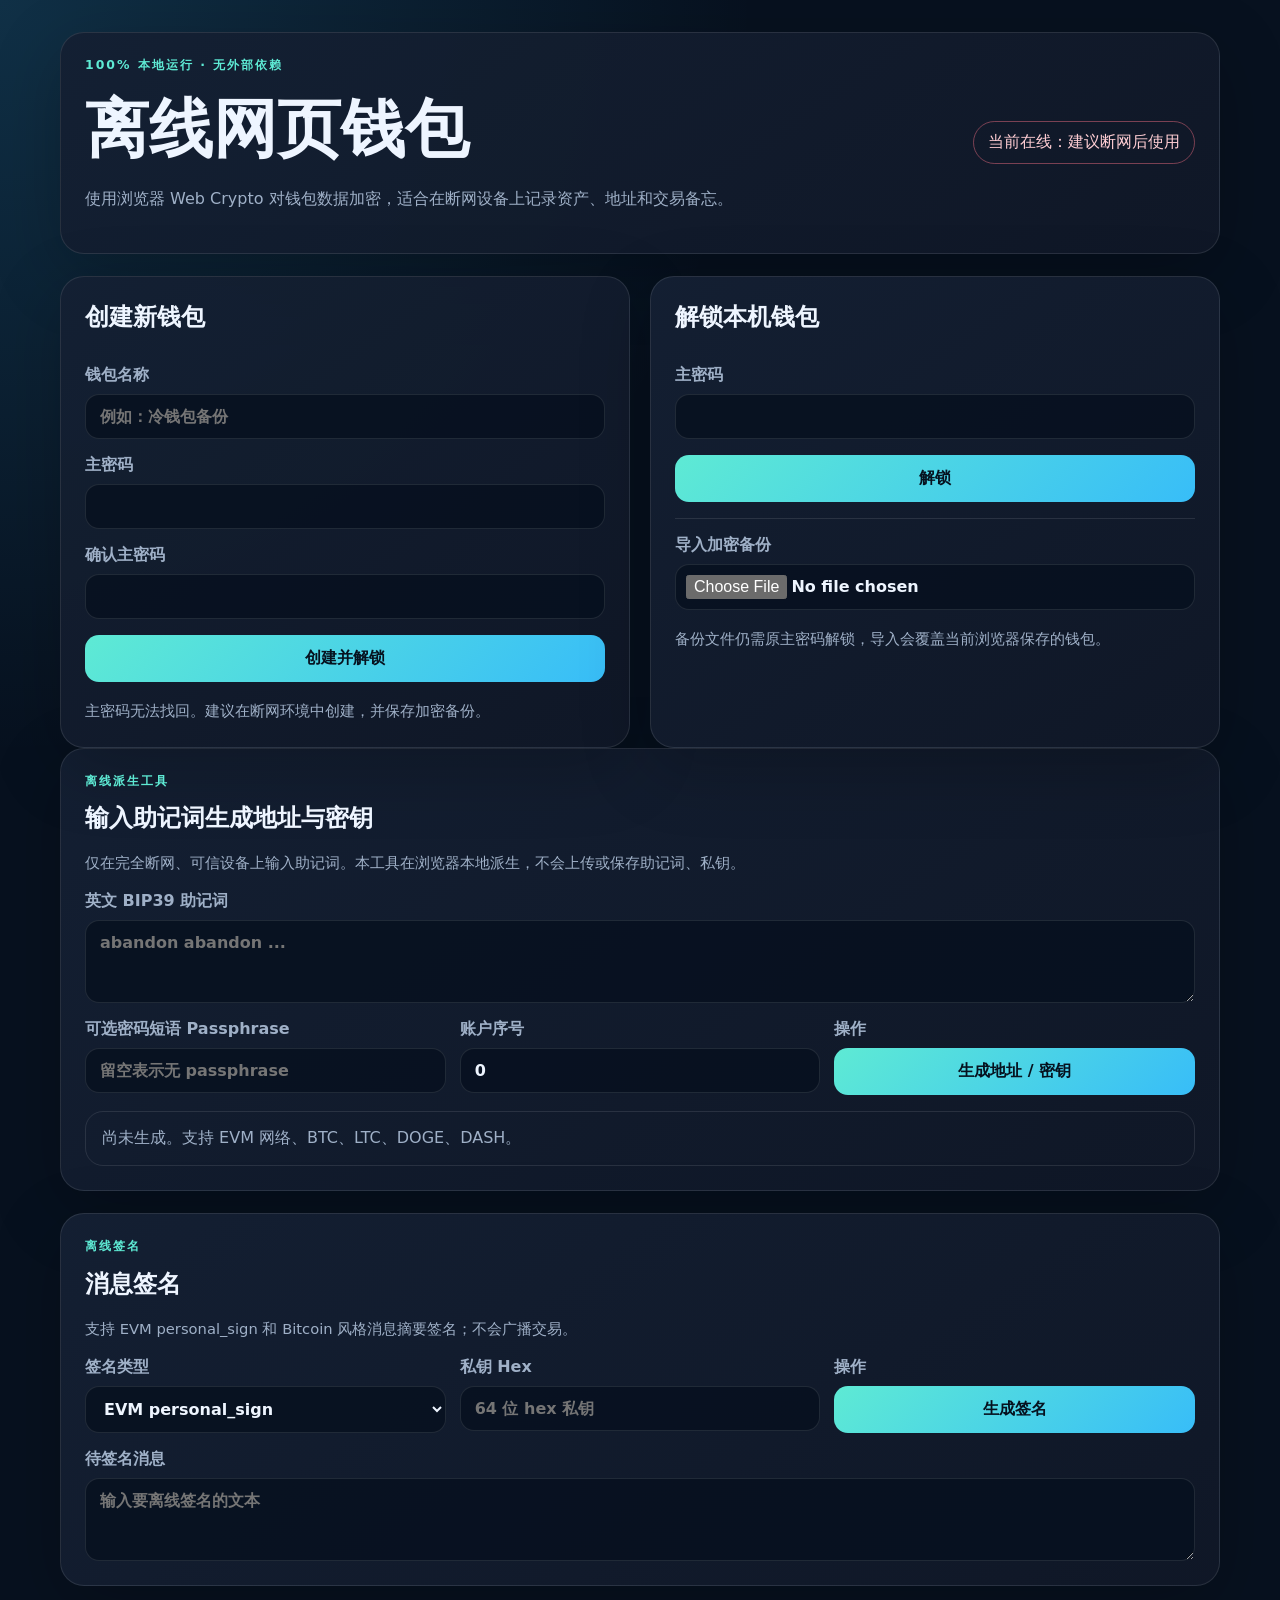
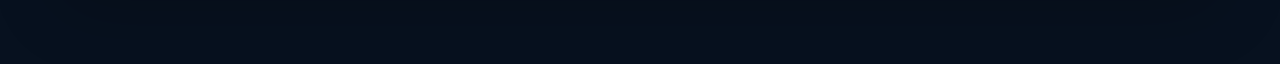
==== offline-wallet.html @ 0dba8071 "Move wallet app to conflict-free standalone page" ====
<!doctype html>
<html lang="zh-CN">
  <head>
    <meta charset="utf-8" />
    <meta name="viewport" content="width=device-width, initial-scale=1" />
    <meta name="theme-color" content="#101827" />
    <title>离线网页钱包（无冲突单页版）</title>
    <style>
:root {
  color-scheme: dark;
  --bg: #07111f;
  --card: #101827;
  --card-2: #142033;
  --text: #eef5ff;
  --muted: #9fb0c7;
  --accent: #5eead4;
  --accent-2: #38bdf8;
  --danger: #fb7185;
  --border: rgba(255, 255, 255, 0.1);
  font-family: Inter, ui-sans-serif, system-ui, -apple-system, BlinkMacSystemFont, "Segoe UI", sans-serif;
}

* { box-sizing: border-box; }

body {
  margin: 0;
  min-height: 100vh;
  background: radial-gradient(circle at top left, rgba(56, 189, 248, 0.18), transparent 36%), var(--bg);
  color: var(--text);
}

.shell {
  width: min(1160px, calc(100% - 32px));
  margin: 0 auto;
  padding: 32px 0 56px;
}

.card {
  background: linear-gradient(145deg, rgba(20, 32, 51, 0.96), rgba(16, 24, 39, 0.96));
  border: 1px solid var(--border);
  border-radius: 24px;
  box-shadow: 0 20px 70px rgba(0, 0, 0, 0.22);
  padding: 24px;
}

.hero, .toolbar {
  align-items: center;
  display: flex;
  gap: 20px;
  justify-content: space-between;
  margin-bottom: 22px;
}

h1, h2, h3, p { margin-top: 0; }
h1 { font-size: clamp(2rem, 5vw, 4rem); margin-bottom: 12px; }
h2, h3 { margin-bottom: 16px; }

.eyebrow {
  color: var(--accent);
  font-size: 0.78rem;
  font-weight: 800;
  letter-spacing: 0.16em;
  text-transform: uppercase;
}

.muted, .hint { color: var(--muted); line-height: 1.7; }
.hint { font-size: 0.92rem; margin-bottom: 0; }

.grid { display: grid; gap: 20px; }
.two-cols { grid-template-columns: repeat(2, minmax(0, 1fr)); }
.three-cols { grid-template-columns: repeat(3, minmax(0, 1fr)); }
.compact { gap: 14px; }
.stack { display: flex; flex-direction: column; gap: 16px; }

label { color: var(--muted); display: flex; flex-direction: column; font-weight: 700; gap: 8px; }

input, textarea, select {
  background: rgba(7, 17, 31, 0.82);
  border: 1px solid var(--border);
  border-radius: 14px;
  color: var(--text);
  font: inherit;
  padding: 12px 14px;
  width: 100%;
}

textarea { resize: vertical; }
input:focus, textarea:focus, select:focus { border-color: var(--accent); outline: 2px solid rgba(94, 234, 212, 0.16); }

button {
  background: linear-gradient(135deg, var(--accent), var(--accent-2));
  border: 0;
  border-radius: 14px;
  color: #06121f;
  cursor: pointer;
  font: inherit;
  font-weight: 900;
  padding: 13px 18px;
}

button:hover { filter: brightness(1.08); }
button:disabled { cursor: wait; opacity: 0.7; }
button.secondary { background: var(--card-2); border: 1px solid var(--border); color: var(--text); }
button.danger { background: rgba(251, 113, 133, 0.14); border: 1px solid rgba(251, 113, 133, 0.5); color: #fecdd3; }
button.mini { border-radius: 10px; font-size: 0.82rem; padding: 8px 10px; }

.actions { display: flex; flex-wrap: wrap; gap: 12px; justify-content: flex-end; }
.status {
  border: 1px solid var(--border);
  border-radius: 999px;
  color: var(--muted);
  flex: 0 0 auto;
  padding: 10px 14px;
}
.status.offline { border-color: rgba(94, 234, 212, 0.45); color: var(--accent); }
.status.online { border-color: rgba(251, 113, 133, 0.45); color: #fecdd3; }

.divider { border-top: 1px solid var(--border); }
.file-label input { padding: 10px; }
.hidden { display: none !important; }

.stat span { color: var(--muted); display: block; margin-bottom: 8px; }
.stat strong { font-size: 2.4rem; }

.list { display: flex; flex-direction: column; gap: 12px; }
.list.empty { color: var(--muted); }
.item {
  background: rgba(7, 17, 31, 0.58);
  border: 1px solid var(--border);
  border-radius: 16px;
  padding: 14px;
}
.item header { align-items: baseline; display: flex; gap: 10px; justify-content: space-between; }
.item strong { word-break: break-word; }
.item small, .item p { color: var(--muted); line-height: 1.6; margin: 6px 0 0; word-break: break-word; }

.security-panel { margin-bottom: 22px; }

.table-wrap {
  border: 1px solid var(--border);
  border-radius: 18px;
  overflow: auto;
}
.table-wrap.empty {
  color: var(--muted);
  padding: 16px;
}
table { border-collapse: collapse; min-width: 1120px; width: 100%; }
th, td { border-bottom: 1px solid var(--border); padding: 12px; text-align: left; vertical-align: top; }
th { color: var(--accent); font-size: 0.82rem; letter-spacing: 0.06em; text-transform: uppercase; }
td code {
  color: #dbeafe;
  display: block;
  font-family: ui-monospace, SFMono-Regular, Consolas, "Liberation Mono", monospace;
  max-width: 260px;
  overflow-wrap: anywhere;
  white-space: normal;
}
.row-actions { min-width: 116px; }
.row-actions button { margin: 0 6px 6px 0; }
.code-block {
  background: rgba(7, 17, 31, 0.82);
  border: 1px solid var(--border);
  border-radius: 16px;
  color: #dbeafe;
  margin: 0;
  overflow: auto;
  padding: 16px;
  white-space: pre-wrap;
}

.toast {
  background: #ecfeff;
  border-radius: 14px;
  bottom: 18px;
  color: #083344;
  font-weight: 800;
  left: 50%;
  margin: 0;
  padding: 12px 16px;
  position: fixed;
  transform: translateX(-50%);
}

@media (max-width: 760px) {
  .hero, .toolbar { align-items: stretch; flex-direction: column; }
  .two-cols, .three-cols { grid-template-columns: 1fr; }
  .actions { justify-content: stretch; }
  .actions button { width: 100%; }
}

    </style>
  </head>
  <body>
    <main class="shell">
      <section class="hero card">
        <div>
          <p class="eyebrow">100% 本地运行 · 无外部依赖</p>
          <h1>离线网页钱包</h1>
          <p class="muted">
            使用浏览器 Web Crypto 对钱包数据加密，适合在断网设备上记录资产、地址和交易备忘。
          </p>
        </div>
        <div class="status" id="networkStatus" aria-live="polite">检测网络中…</div>
      </section>

      <section id="lockedPanel" class="grid two-cols">
        <form id="createForm" class="card stack">
          <h2>创建新钱包</h2>
          <label>
            钱包名称
            <input id="walletName" type="text" maxlength="40" placeholder="例如：冷钱包备份" autocomplete="off" />
          </label>
          <label>
            主密码
            <input id="newPassword" type="password" minlength="10" autocomplete="new-password" required />
          </label>
          <label>
            确认主密码
            <input id="confirmPassword" type="password" minlength="10" autocomplete="new-password" required />
          </label>
          <button type="submit">创建并解锁</button>
          <p class="hint">主密码无法找回。建议在断网环境中创建，并保存加密备份。</p>
        </form>

        <form id="unlockForm" class="card stack">
          <h2>解锁本机钱包</h2>
          <label>
            主密码
            <input id="unlockPassword" type="password" autocomplete="current-password" required />
          </label>
          <button type="submit">解锁</button>
          <div class="divider"></div>
          <label class="file-label">
            导入加密备份
            <input id="importFile" type="file" accept="application/json" />
          </label>
          <p class="hint">备份文件仍需原主密码解锁，导入会覆盖当前浏览器保存的钱包。</p>
        </form>
      </section>

      <section id="mnemonicTools" class="card stack security-panel">
        <div>
          <p class="eyebrow">离线派生工具</p>
          <h2>输入助记词生成地址与密钥</h2>
          <p class="hint">仅在完全断网、可信设备上输入助记词。本工具在浏览器本地派生，不会上传或保存助记词、私钥。</p>
        </div>
        <form id="deriveForm" class="stack">
          <label>英文 BIP39 助记词
            <textarea id="mnemonicInput" rows="3" autocomplete="off" spellcheck="false" placeholder="abandon abandon ..."></textarea>
          </label>
          <div class="grid three-cols compact">
            <label>可选密码短语 Passphrase
              <input id="mnemonicPassphrase" type="password" autocomplete="off" placeholder="留空表示无 passphrase" />
            </label>
            <label>账户序号
              <input id="accountIndex" type="number" min="0" max="1000000" value="0" />
            </label>
            <label>操作
              <button type="submit">生成地址 / 密钥</button>
            </label>
          </div>
        </form>
        <div id="deriveResults" class="table-wrap empty">尚未生成。支持 EVM 网络、BTC、LTC、DOGE、DASH。</div>
      </section>

      <section id="signTools" class="card stack security-panel">
        <div>
          <p class="eyebrow">离线签名</p>
          <h2>消息签名</h2>
          <p class="hint">支持 EVM personal_sign 和 Bitcoin 风格消息摘要签名；不会广播交易。</p>
        </div>
        <form id="signForm" class="stack">
          <div class="grid three-cols compact">
            <label>签名类型
              <select id="signMode">
                <option value="evm">EVM personal_sign</option>
                <option value="btc">Bitcoin-style message</option>
              </select>
            </label>
            <label>私钥 Hex
              <input id="signPrivateKey" type="password" autocomplete="off" spellcheck="false" placeholder="64 位 hex 私钥" />
            </label>
            <label>操作
              <button type="submit">生成签名</button>
            </label>
          </div>
          <label>待签名消息
            <textarea id="signMessage" rows="3" spellcheck="false" placeholder="输入要离线签名的文本"></textarea>
          </label>
        </form>
        <pre id="signatureOutput" class="code-block hidden"></pre>
      </section>

      <section id="walletPanel" class="hidden stack">
        <div class="toolbar card">
          <div>
            <p class="eyebrow">已解锁</p>
            <h2 id="walletTitle">钱包</h2>
          </div>
          <div class="actions">
            <button id="exportBtn" type="button" class="secondary">导出加密备份</button>
            <button id="lockBtn" type="button" class="danger">锁定</button>
          </div>
        </div>

        <section class="grid three-cols">
          <article class="card stat">
            <span>资产种类</span>
            <strong id="assetCount">0</strong>
          </article>
          <article class="card stat">
            <span>账户 / 地址</span>
            <strong id="accountCount">0</strong>
          </article>
          <article class="card stat">
            <span>交易备忘</span>
            <strong id="txCount">0</strong>
          </article>
        </section>

        <section class="grid two-cols">
          <form id="assetForm" class="card stack">
            <h3>添加资产</h3>
            <label>资产名称 <input id="assetName" type="text" placeholder="Bitcoin" required /></label>
            <label>代码 <input id="assetSymbol" type="text" placeholder="BTC" maxlength="12" required /></label>
            <label>备注 <textarea id="assetNote" rows="3" placeholder="网络、用途或风险提示"></textarea></label>
            <button type="submit">保存资产</button>
          </form>

          <form id="accountForm" class="card stack">
            <h3>添加账户 / 地址</h3>
            <label>资产 <select id="accountAsset" required></select></label>
            <label>标签 <input id="accountLabel" type="text" placeholder="硬件钱包地址 1" required /></label>
            <label>地址 / 公钥 / 账号 <textarea id="accountAddress" rows="3" required></textarea></label>
            <button type="submit">保存账户</button>
          </form>
        </section>

        <form id="txForm" class="card stack">
          <h3>添加交易备忘</h3>
          <div class="grid three-cols compact">
            <label>资产 <select id="txAsset" required></select></label>
            <label>金额 <input id="txAmount" type="number" step="any" placeholder="0.00" required /></label>
            <label>方向
              <select id="txDirection">
                <option value="收入">收入</option>
                <option value="支出">支出</option>
                <option value="转账">转账</option>
              </select>
            </label>
          </div>
          <label>说明 / 交易哈希 <textarea id="txMemo" rows="3" placeholder="离线记录用途、对方、链上 txid 等"></textarea></label>
          <button type="submit">保存交易备忘</button>
        </form>

        <section class="grid two-cols">
          <article class="card">
            <h3>资产</h3>
            <div id="assetList" class="list empty">暂无资产</div>
          </article>
          <article class="card">
            <h3>账户 / 地址</h3>
            <div id="accountList" class="list empty">暂无账户</div>
          </article>
        </section>

        <article class="card">
          <h3>交易备忘</h3>
          <div id="txList" class="list empty">暂无交易备忘</div>
        </article>
      </section>

      <p id="toast" class="toast hidden" role="status" aria-live="polite"></p>
    </main>

    <script src="wallet-core.js"></script>
    <script>
const STORAGE_KEY = "offline-web-wallet-v1";
const textEncoder = new TextEncoder();
const textDecoder = new TextDecoder();

let wallet = null;
let encryptedVault = null;
let saveTimer = null;

const $ = (id) => document.getElementById(id);

const elements = {
  lockedPanel: $("lockedPanel"),
  walletPanel: $("walletPanel"),
  createForm: $("createForm"),
  unlockForm: $("unlockForm"),
  assetForm: $("assetForm"),
  accountForm: $("accountForm"),
  txForm: $("txForm"),
  importFile: $("importFile"),
  exportBtn: $("exportBtn"),
  lockBtn: $("lockBtn"),
  toast: $("toast"),
  networkStatus: $("networkStatus"),
  deriveForm: $("deriveForm"),
  deriveResults: $("deriveResults"),
  signForm: $("signForm"),
  signatureOutput: $("signatureOutput"),
};

function toBase64(bytes) {
  return btoa(String.fromCharCode(...new Uint8Array(bytes)));
}

function fromBase64(value) {
  return Uint8Array.from(atob(value), (char) => char.charCodeAt(0));
}

function newWallet(name) {
  return {
    version: 1,
    name: name || "离线钱包",
    createdAt: new Date().toISOString(),
    updatedAt: new Date().toISOString(),
    assets: [],
    accounts: [],
    transactions: [],
  };
}

async function deriveKey(password, salt) {
  const material = await crypto.subtle.importKey("raw", textEncoder.encode(password), "PBKDF2", false, ["deriveKey"]);
  return crypto.subtle.deriveKey(
    { name: "PBKDF2", salt, iterations: 310000, hash: "SHA-256" },
    material,
    { name: "AES-GCM", length: 256 },
    false,
    ["encrypt", "decrypt"],
  );
}

async function encryptWallet(data, password) {
  const salt = crypto.getRandomValues(new Uint8Array(16));
  const iv = crypto.getRandomValues(new Uint8Array(12));
  const key = await deriveKey(password, salt);
  const payload = textEncoder.encode(JSON.stringify(data));
  const cipherText = await crypto.subtle.encrypt({ name: "AES-GCM", iv }, key, payload);

  return {
    app: "offline-web-wallet",
    version: 1,
    kdf: "PBKDF2-SHA256",
    iterations: 310000,
    cipher: "AES-256-GCM",
    salt: toBase64(salt),
    iv: toBase64(iv),
    data: toBase64(cipherText),
    exportedAt: new Date().toISOString(),
  };
}

async function decryptWallet(vault, password) {
  if (!vault?.salt || !vault?.iv || !vault?.data) {
    throw new Error("备份文件格式无效");
  }

  const key = await deriveKey(password, fromBase64(vault.salt));
  const plainText = await crypto.subtle.decrypt({ name: "AES-GCM", iv: fromBase64(vault.iv) }, key, fromBase64(vault.data));
  return JSON.parse(textDecoder.decode(plainText));
}

function persistVault(vault) {
  encryptedVault = vault;
  localStorage.setItem(STORAGE_KEY, JSON.stringify(vault));
}

async function saveWallet() {
  if (!wallet?.password) return;
  wallet.updatedAt = new Date().toISOString();
  const { password, ...safeWallet } = wallet;
  persistVault(await encryptWallet(safeWallet, password));
}

function queueSave() {
  clearTimeout(saveTimer);
  saveTimer = setTimeout(() => saveWallet().catch((error) => notify(error.message)), 250);
}

function notify(message) {
  elements.toast.textContent = message;
  elements.toast.classList.remove("hidden");
  clearTimeout(elements.toast.timer);
  elements.toast.timer = setTimeout(() => elements.toast.classList.add("hidden"), 2800);
}

function updateNetworkStatus() {
  const online = navigator.onLine;
  elements.networkStatus.textContent = online ? "当前在线：建议断网后使用" : "当前离线：适合冷钱包操作";
  elements.networkStatus.className = `status ${online ? "online" : "offline"}`;
}

function showWallet() {
  elements.lockedPanel.classList.add("hidden");
  elements.walletPanel.classList.remove("hidden");
  render();
}

function showLocked() {
  wallet = null;
  elements.walletPanel.classList.add("hidden");
  elements.lockedPanel.classList.remove("hidden");
  elements.unlockForm.reset();
}

function formatDate(value) {
  return new Intl.DateTimeFormat("zh-CN", { dateStyle: "medium", timeStyle: "short" }).format(new Date(value));
}

function escapeHtml(value = "") {
  return String(value).replace(/[&<>'"]/g, (char) => ({
    "&": "&amp;",
    "<": "&lt;",
    ">": "&gt;",
    "'": "&#39;",
    '"': "&quot;",
  })[char]);
}

function setList(container, items, renderer, emptyText) {
  container.classList.toggle("empty", items.length === 0);
  container.innerHTML = items.length ? items.map(renderer).join("") : emptyText;
}

function renderDerivationResults(rows) {
  elements.deriveResults.classList.toggle("empty", rows.length === 0);
  elements.deriveResults.innerHTML = rows.length
    ? `<table>
        <thead><tr><th>网络 / 币种</th><th>路径</th><th>地址</th><th>公钥</th><th>私钥</th><th>WIF</th><th>操作</th></tr></thead>
        <tbody>${rows.map((row) => `<tr>
          <td>${escapeHtml(row.name)}</td>
          <td><code>${escapeHtml(row.path)}</code></td>
          <td><code>${escapeHtml(row.address)}</code></td>
          <td><code>${escapeHtml(row.publicKeyHex)}</code></td>
          <td><code>${escapeHtml(row.privateKeyHex)}</code></td>
          <td><code>${escapeHtml(row.wif || "—")}</code></td>
          <td class="row-actions">
            <button type="button" class="secondary mini" data-sign-key="${escapeHtml(row.privateKeyHex)}" data-sign-mode="${escapeHtml(row.sign)}">签名</button>
            <button type="button" class="secondary mini" data-import-address="${escapeHtml(row.address)}" data-import-asset="${escapeHtml(row.coin)}" data-import-label="${escapeHtml(row.name)}">加入钱包</button>
          </td>
        </tr>`).join("")}</tbody>
      </table>`
    : "尚未生成。支持 EVM 网络、BTC、LTC、DOGE、DASH。";
}

function renderSelectors() {
  const options = wallet.assets
    .map((asset) => `<option value="${escapeHtml(asset.id)}">${escapeHtml(asset.symbol)} · ${escapeHtml(asset.name)}</option>`)
    .join("");
  [$("accountAsset"), $("txAsset")].forEach((select) => {
    select.innerHTML = options || '<option value="">请先添加资产</option>';
    select.disabled = !options;
  });
}

function assetLabel(assetId) {
  const asset = wallet.assets.find((item) => item.id === assetId);
  return asset ? `${asset.symbol} · ${asset.name}` : "未知资产";
}

function render() {
  $("walletTitle").textContent = wallet.name;
  $("assetCount").textContent = wallet.assets.length;
  $("accountCount").textContent = wallet.accounts.length;
  $("txCount").textContent = wallet.transactions.length;

  renderSelectors();

  setList(
    $("assetList"),
    wallet.assets,
    (asset) => `<div class="item"><header><strong>${escapeHtml(asset.symbol)}</strong><small>${formatDate(asset.createdAt)}</small></header><p>${escapeHtml(asset.name)}</p><p>${escapeHtml(asset.note)}</p></div>`,
    "暂无资产",
  );

  setList(
    $("accountList"),
    wallet.accounts,
    (account) => `<div class="item"><header><strong>${escapeHtml(account.label)}</strong><small>${escapeHtml(assetLabel(account.assetId))}</small></header><p>${escapeHtml(account.address)}</p></div>`,
    "暂无账户",
  );

  setList(
    $("txList"),
    wallet.transactions,
    (tx) => `<div class="item"><header><strong>${escapeHtml(tx.direction)} ${escapeHtml(tx.amount)} ${escapeHtml(assetLabel(tx.assetId))}</strong><small>${formatDate(tx.createdAt)}</small></header><p>${escapeHtml(tx.memo)}</p></div>`,
    "暂无交易备忘",
  );
}

function readStoredVault() {
  const stored = localStorage.getItem(STORAGE_KEY);
  if (!stored) return null;
  try {
    return JSON.parse(stored);
  } catch {
    localStorage.removeItem(STORAGE_KEY);
    return null;
  }
}

async function createWallet(event) {
  event.preventDefault();
  const password = $("newPassword").value;
  const confirmed = $("confirmPassword").value;

  if (password.length < 10) {
    notify("主密码至少需要 10 个字符");
    return;
  }
  if (password !== confirmed) {
    notify("两次输入的主密码不一致");
    return;
  }

  wallet = { ...newWallet($("walletName").value.trim()), password };
  await saveWallet();
  elements.createForm.reset();
  showWallet();
  notify("钱包已创建并加密保存");
}

async function unlockWallet(event) {
  event.preventDefault();
  const vault = readStoredVault();
  if (!vault) {
    notify("本机没有已保存的钱包，请先创建或导入备份");
    return;
  }

  try {
    wallet = { ...(await decryptWallet(vault, $("unlockPassword").value)), password: $("unlockPassword").value };
    encryptedVault = vault;
    showWallet();
    notify("钱包已解锁");
  } catch {
    notify("解锁失败：密码错误或数据损坏");
  }
}

function addAsset(event) {
  event.preventDefault();
  wallet.assets.unshift({
    id: crypto.randomUUID(),
    name: $("assetName").value.trim(),
    symbol: $("assetSymbol").value.trim().toUpperCase(),
    note: $("assetNote").value.trim(),
    createdAt: new Date().toISOString(),
  });
  elements.assetForm.reset();
  render();
  queueSave();
  notify("资产已保存");
}

function addAccount(event) {
  event.preventDefault();
  wallet.accounts.unshift({
    id: crypto.randomUUID(),
    assetId: $("accountAsset").value,
    label: $("accountLabel").value.trim(),
    address: $("accountAddress").value.trim(),
    createdAt: new Date().toISOString(),
  });
  elements.accountForm.reset();
  render();
  queueSave();
  notify("账户已保存");
}

function addTransaction(event) {
  event.preventDefault();
  wallet.transactions.unshift({
    id: crypto.randomUUID(),
    assetId: $("txAsset").value,
    amount: $("txAmount").value,
    direction: $("txDirection").value,
    memo: $("txMemo").value.trim(),
    createdAt: new Date().toISOString(),
  });
  elements.txForm.reset();
  render();
  queueSave();
  notify("交易备忘已保存");
}

function exportBackup() {
  const vault = encryptedVault || readStoredVault();
  if (!vault) {
    notify("没有可导出的加密备份");
    return;
  }

  const blob = new Blob([JSON.stringify(vault, null, 2)], { type: "application/json" });
  const url = URL.createObjectURL(blob);
  const link = document.createElement("a");
  link.href = url;
  link.download = `offline-wallet-backup-${new Date().toISOString().slice(0, 10)}.json`;
  link.click();
  URL.revokeObjectURL(url);
}

async function importBackup(event) {
  const [file] = event.target.files;
  if (!file) return;

  try {
    const vault = JSON.parse(await file.text());
    if (!vault?.data || !vault?.salt || !vault?.iv) throw new Error("invalid");
    persistVault(vault);
    notify("备份已导入，请使用原主密码解锁");
  } catch {
    notify("导入失败：请选择有效的加密备份 JSON");
  } finally {
    event.target.value = "";
  }
}

async function deriveFromMnemonic(event) {
  event.preventDefault();
  const button = elements.deriveForm.querySelector('button[type="submit"]');
  button.disabled = true;
  button.textContent = "生成中…";
  try {
    const rows = await walletCore.deriveWallets($("mnemonicInput").value, $("mnemonicPassphrase").value, $("accountIndex").value);
    renderDerivationResults(rows);
    notify("地址和密钥已在本地生成");
  } catch (error) {
    notify(error.message || "派生失败");
  } finally {
    button.disabled = false;
    button.textContent = "生成地址 / 密钥";
  }
}

async function signOfflineMessage(event) {
  event.preventDefault();
  try {
    const result = await walletCore.signMessage($("signPrivateKey").value.trim(), $("signMessage").value, $("signMode").value);
    elements.signatureOutput.textContent = JSON.stringify(result, null, 2);
    elements.signatureOutput.classList.remove("hidden");
    notify("签名已生成");
  } catch (error) {
    notify(error.message || "签名失败");
  }
}

function findOrCreateGeneratedAsset(symbol) {
  let asset = wallet.assets.find((item) => item.symbol === symbol);
  if (!asset) {
    asset = {
      id: crypto.randomUUID(),
      name: `${symbol} 派生地址`,
      symbol,
      note: "由离线助记词派生工具加入",
      createdAt: new Date().toISOString(),
    };
    wallet.assets.unshift(asset);
  }
  return asset;
}

function handleDerivationAction(event) {
  const signButton = event.target.closest("[data-sign-key]");
  if (signButton) {
    $("signPrivateKey").value = signButton.dataset.signKey;
    $("signMode").value = signButton.dataset.signMode;
    $("signMessage").focus();
    notify("私钥已填入签名表单，请确认离线环境");
    return;
  }

  const importButton = event.target.closest("[data-import-address]");
  if (!importButton) return;
  if (!wallet) {
    notify("请先创建或解锁本机钱包，再加入地址");
    return;
  }

  const symbol = importButton.dataset.importAsset;
  const asset = findOrCreateGeneratedAsset(symbol);
  wallet.accounts.unshift({
    id: crypto.randomUUID(),
    assetId: asset.id,
    label: importButton.dataset.importLabel,
    address: importButton.dataset.importAddress,
    createdAt: new Date().toISOString(),
  });
  render();
  queueSave();
  notify("派生地址已加入本机钱包记录");
}

function registerServiceWorker() {
  if ("serviceWorker" in navigator && location.protocol !== "file:") {
    navigator.serviceWorker.register("service-worker.js").catch(() => {
      notify("离线缓存注册失败，但页面仍可作为本地文件使用");
    });
  }
}

function bindEvents() {
  elements.createForm.addEventListener("submit", createWallet);
  elements.unlockForm.addEventListener("submit", unlockWallet);
  elements.assetForm.addEventListener("submit", addAsset);
  elements.accountForm.addEventListener("submit", addAccount);
  elements.txForm.addEventListener("submit", addTransaction);
  elements.exportBtn.addEventListener("click", exportBackup);
  elements.lockBtn.addEventListener("click", showLocked);
  elements.importFile.addEventListener("change", importBackup);
  elements.deriveForm.addEventListener("submit", deriveFromMnemonic);
  elements.deriveResults.addEventListener("click", handleDerivationAction);
  elements.signForm.addEventListener("submit", signOfflineMessage);
  window.addEventListener("online", updateNetworkStatus);
  window.addEventListener("offline", updateNetworkStatus);
}

bindEvents();
updateNetworkStatus();
// This conflict-free single page is designed to be opened directly as a local file.
encryptedVault = readStoredVault();

    </script>
  </body>
</html>
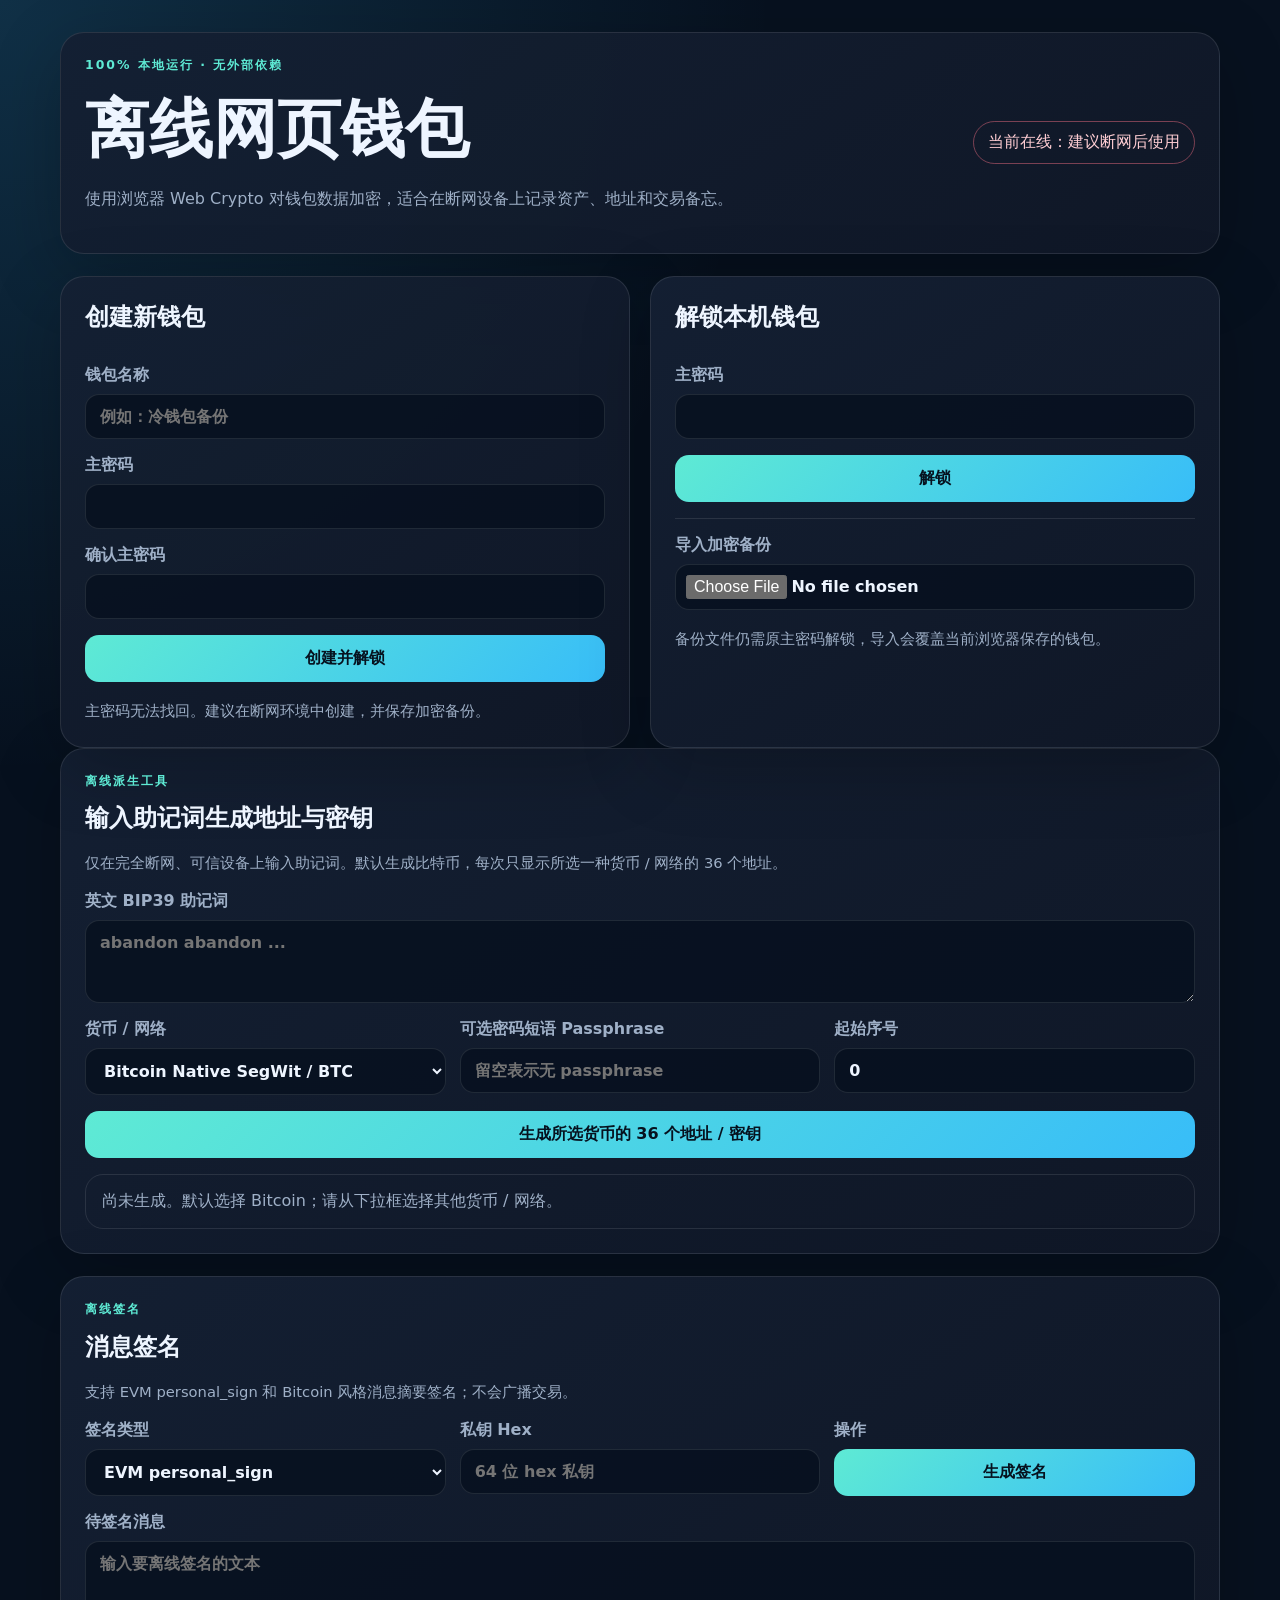
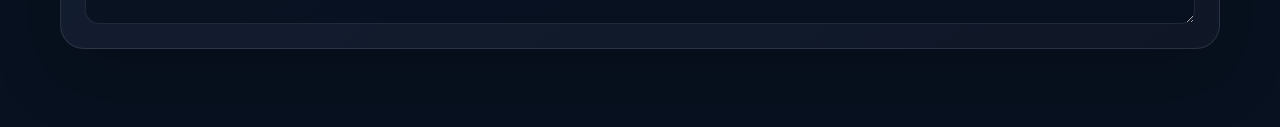
==== commit 959f444a: "Show one selected wallet network with 36 addresses" ====
--- a/offline-wallet.html
+++ b/offline-wallet.html
@@ -243,25 +243,26 @@
         <div>
           <p class="eyebrow">离线派生工具</p>
           <h2>输入助记词生成地址与密钥</h2>
-          <p class="hint">仅在完全断网、可信设备上输入助记词。本工具在浏览器本地派生，不会上传或保存助记词、私钥。</p>
+          <p class="hint">仅在完全断网、可信设备上输入助记词。默认生成比特币，每次只显示所选一种货币 / 网络的 36 个地址。</p>
         </div>
         <form id="deriveForm" class="stack">
           <label>英文 BIP39 助记词
             <textarea id="mnemonicInput" rows="3" autocomplete="off" spellcheck="false" placeholder="abandon abandon ..."></textarea>
           </label>
           <div class="grid three-cols compact">
+            <label>货币 / 网络
+              <select id="networkSelect"></select>
+            </label>
             <label>可选密码短语 Passphrase
               <input id="mnemonicPassphrase" type="password" autocomplete="off" placeholder="留空表示无 passphrase" />
             </label>
-            <label>账户序号
+            <label>起始序号
               <input id="accountIndex" type="number" min="0" max="1000000" value="0" />
             </label>
-            <label>操作
-              <button type="submit">生成地址 / 密钥</button>
-            </label>
           </div>
+          <button type="submit">生成所选货币的 36 个地址 / 密钥</button>
         </form>
-        <div id="deriveResults" class="table-wrap empty">尚未生成。支持 EVM 网络、BTC、LTC、DOGE、DASH。</div>
+        <div id="deriveResults" class="table-wrap empty">尚未生成。默认选择 Bitcoin；请从下拉框选择其他货币 / 网络。</div>
       </section>
 
       <section id="signTools" class="card stack security-panel">
@@ -403,6 +404,7 @@
   deriveResults: $("deriveResults"),
   signForm: $("signForm"),
   signatureOutput: $("signatureOutput"),
+  networkSelect: $("networkSelect"),
 };
 
 function toBase64(bytes) {
@@ -532,8 +534,9 @@
   elements.deriveResults.classList.toggle("empty", rows.length === 0);
   elements.deriveResults.innerHTML = rows.length
     ? `<table>
-        <thead><tr><th>网络 / 币种</th><th>路径</th><th>地址</th><th>公钥</th><th>私钥</th><th>WIF</th><th>操作</th></tr></thead>
+        <thead><tr><th>#</th><th>网络 / 币种</th><th>路径</th><th>地址</th><th>公钥</th><th>私钥</th><th>WIF</th><th>操作</th></tr></thead>
         <tbody>${rows.map((row) => `<tr>
+          <td>${escapeHtml(row.index)}</td>
           <td>${escapeHtml(row.name)}</td>
           <td><code>${escapeHtml(row.path)}</code></td>
           <td><code>${escapeHtml(row.address)}</code></td>
@@ -546,7 +549,14 @@
           </td>
         </tr>`).join("")}</tbody>
       </table>`
-    : "尚未生成。支持 EVM 网络、BTC、LTC、DOGE、DASH。";
+    : "尚未生成。默认选择 Bitcoin；请从下拉框选择其他货币 / 网络。";
+}
+
+function populateNetworkSelect() {
+  elements.networkSelect.innerHTML = walletCore.NETWORKS
+    .map((network) => `<option value="${escapeHtml(network.id)}">${escapeHtml(network.name)}</option>`)
+    .join("");
+  elements.networkSelect.value = "btc";
 }
 
 function renderSelectors() {
@@ -728,14 +738,14 @@
   button.disabled = true;
   button.textContent = "生成中…";
   try {
-    const rows = await walletCore.deriveWallets($("mnemonicInput").value, $("mnemonicPassphrase").value, $("accountIndex").value);
+    const rows = await walletCore.deriveWallets($("mnemonicInput").value, $("mnemonicPassphrase").value, $("accountIndex").value, $("networkSelect").value, 36);
     renderDerivationResults(rows);
-    notify("地址和密钥已在本地生成");
+    notify("已生成所选货币 / 网络的 36 个地址和密钥");
   } catch (error) {
     notify(error.message || "派生失败");
   } finally {
     button.disabled = false;
-    button.textContent = "生成地址 / 密钥";
+    button.textContent = "生成所选货币的 36 个地址 / 密钥";
   }
 }
 
@@ -821,6 +831,7 @@
   window.addEventListener("offline", updateNetworkStatus);
 }
 
+populateNetworkSelect();
 bindEvents();
 updateNetworkStatus();
 // This conflict-free single page is designed to be opened directly as a local file.
